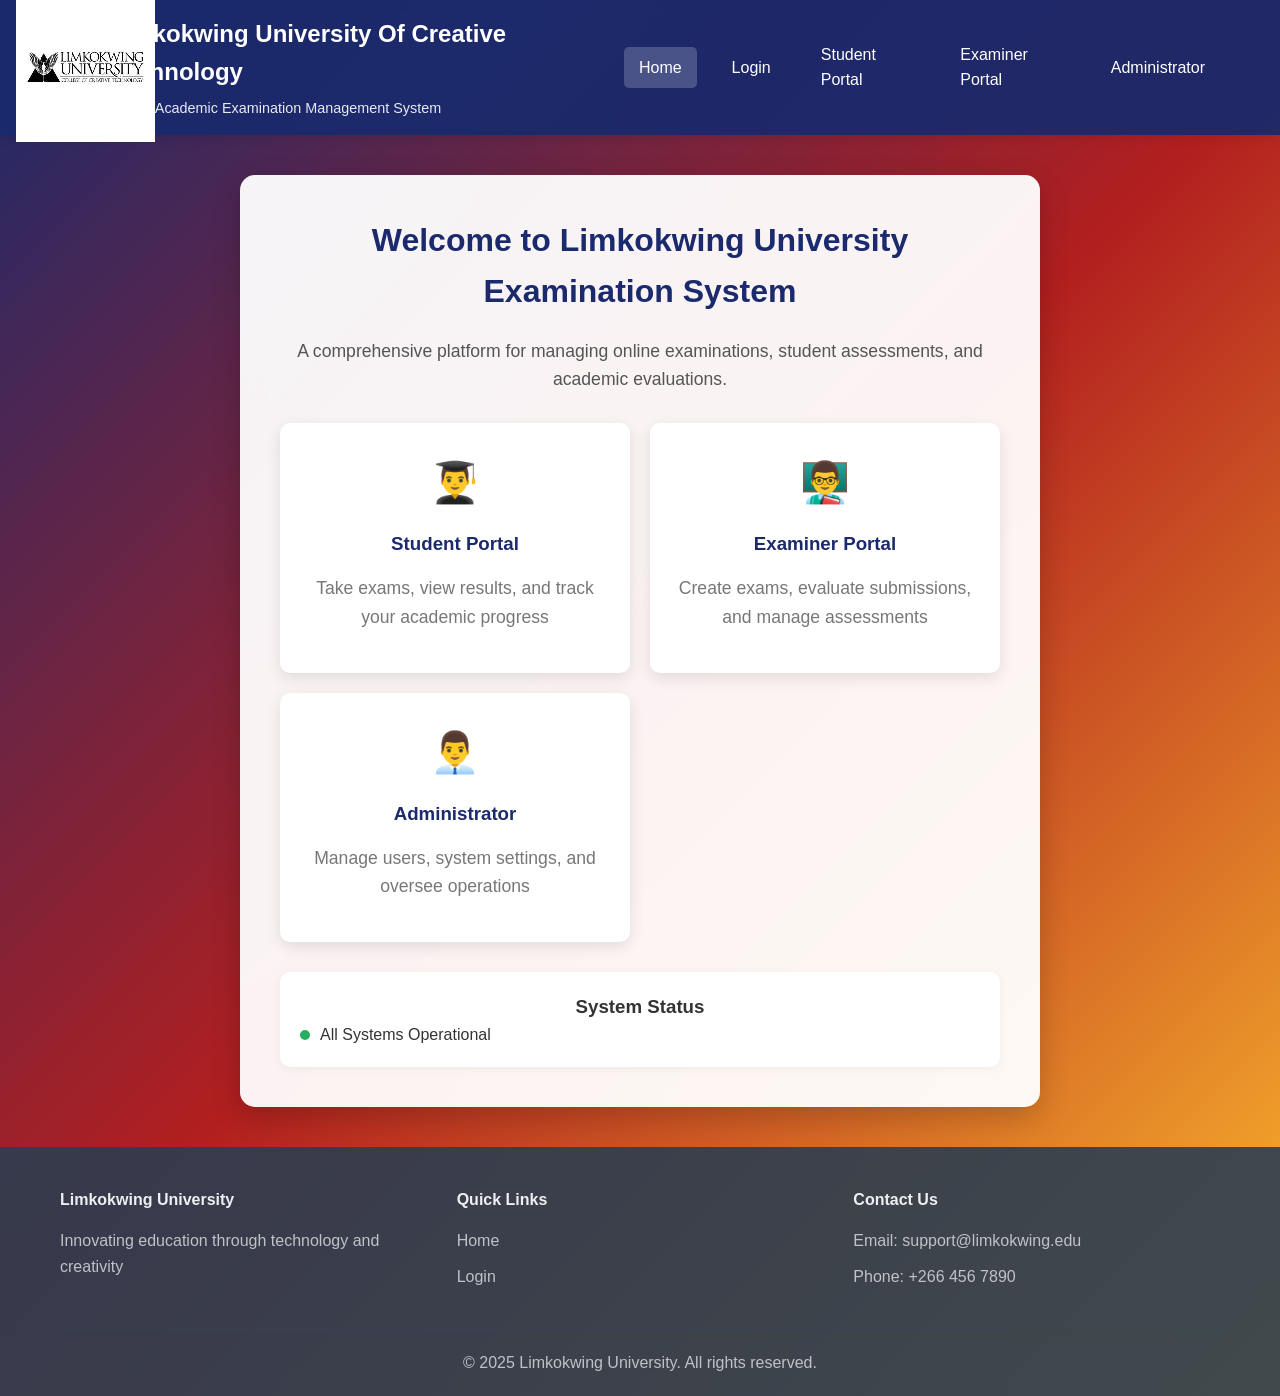
==== index.html @ 7dda8cad "Add files via upload" ====
<!DOCTYPE html>
<html lang="en">
<head>
    <meta charset="UTF-8">
    <meta name="viewport" content="width=device-width, initial-scale=1.0">
    <title>Home - Online Examination System</title>
    <link rel="stylesheet" href="style2.css">
</head>
<body>
    <!-- Navigation Bar -->
    <nav class="navbar">
        <div class="nav-container">
            <div class="logo">
                <img src="limkokwing.jpg" alt="Limkokwing University">
            </div>
            <div class="title">
                <h1>Limkokwing University Of Creative Technology</h1>
                <p>Online Academic Examination Management System</p>
            </div>
            <div class="nav-links">
                <a href="index.html" class="active">Home</a>
                <a href="login.html">Login</a>
                <a href="student-dashboard.html">Student Portal</a>
                <a href="examiner-dashboard.html">Examiner Portal</a>
                <a href="admin-dashboard.html">Administrator</a>
            </div>
            <div class="mobile-menu">
                <span></span>
                <span></span>
                <span></span>
            </div>
        </div>
    </nav>

    <!-- Main Content -->
    <section class="main-content">
        <div class="welcome-container">
            <h2>Welcome to Limkokwing University Examination System</h2>
            <p>A comprehensive platform for managing online examinations, student assessments, and academic evaluations.</p>
            
            <div class="portal-cards">
                <div class="portal-card">
                    <div class="portal-icon">👨‍🎓</div>
                    <h3>Student Portal</h3>
                    <p>Take exams, view results, and track your academic progress</p>
                    
                </div>
                <div class="portal-card">
                    <div class="portal-icon">👨‍🏫</div>
                    <h3>Examiner Portal</h3>
                    <p>Create exams, evaluate submissions, and manage assessments</p>
        
                </div>
                <div class="portal-card">
                    <div class="portal-icon">👨‍💼</div>
                    <h3>Administrator</h3>
                    <p>Manage users, system settings, and oversee operations</p>
                    
                </div>
            </div>

            <div class="system-status">
                <h3>System Status</h3>
                <div class="status-indicator online">
                    <span class="status-dot"></span>
                    All Systems Operational
                </div>
            </div>
        </div>
    </section>

    <!-- Footer -->
    <footer class="footer">
        <div class="container">
            <div class="footer-content">
                <div class="footer-section">
                    <h4>Limkokwing University</h4>
                    <p>Innovating education through technology and creativity</p>
                </div>
                <div class="footer-section">
                    <h4>Quick Links</h4>
                    <ul>
                        <li><a href="index1.html">Home</a></li>
                        <li><a href="login.html">Login</a></li>
                       
                    </ul>
                </div>
                <div class="footer-section">
                    <h4>Contact Us</h4>
                    <p>Email: support@limkokwing.edu</p>
                    <p>Phone: +266 456 7890</p>
                </div>
            </div>
            <div class="footer-bottom">
                <p>&copy; 2025 Limkokwing University. All rights reserved.</p>
            </div>
        </div>
    </footer>

    <script src="script.js"></script>
</body>
</html>
---- style2.css ----
/* Base Styles */
* {
    margin: 0;
    padding: 0;
    box-sizing: border-box;
    font-family: 'Segoe UI', Tahoma, Geneva, Verdana, sans-serif;
}

body {
    background: linear-gradient(135deg, #1a2a6c, #b21f1f, #fdbb2d);
    min-height: 100vh;
    color: #333;
    line-height: 1.6;
}

.container {
    max-width: 1200px;
    margin: 0 auto;
    padding: 0 20px;
}

/* Navigation Bar */
.navbar {
    background: rgba(26, 42, 108, 0.95);
    color: white;
    padding: 15px 0;
    box-shadow: 0 2px 10px rgba(0, 0, 0, 0.1);
    backdrop-filter: blur(10px);
    position: relative;
}

.nav-container {
    display: flex;
    justify-content: space-between;
    align-items: center;
    max-width: 1200px;
    margin: 0 auto;
    padding: 0 20px;
    position: relative;
}

.logo {
    width: 50px;
    height: 50px;
    background: white;
    display: flex;
    align-items: center;
    justify-content: center;
    color: #1a2a6c;
    font-weight: bold;
    border-radius: 5px;
    z-index: 1001;
}

.title h1 {
    font-size: 1.5rem;
    margin-bottom: 5px;
}

.title p {
    font-size: 0.9rem;
    opacity: 0.9;
}

.nav-links {
    display: flex;
    gap: 20px;
    align-items: center;
}

.nav-links a {
    color: white;
    text-decoration: none;
    padding: 8px 15px;
    border-radius: 5px;
    transition: background-color 0.3s;
    font-weight: 500;
}

.nav-links a:hover, .nav-links a.active {
    background-color: rgba(255, 255, 255, 0.2);
}

/* Mobile Menu Styles */
.mobile-menu {
    display: none;
    flex-direction: column;
    cursor: pointer;
    padding: 5px;
    z-index: 1001;
}

.mobile-menu span {
    width: 25px;
    height: 3px;
    background: white;
    margin: 3px 0;
    border-radius: 2px;
    transition: 0.3s;
}

/* Mobile Menu Active State */
.mobile-menu.active span:nth-child(1) {
    transform: rotate(-45deg) translate(-5px, 6px);
}

.mobile-menu.active span:nth-child(2) {
    opacity: 0;
}

.mobile-menu.active span:nth-child(3) {
    transform: rotate(45deg) translate(-5px, -6px);
}

/* Mobile Navigation Dropdown */
@media (max-width: 768px) {
    .nav-links {
        position: fixed;
        top: 0;
        right: -100%;
        width: 280px;
        height: 100vh;
        background: rgba(26, 42, 108, 0.98);
        backdrop-filter: blur(20px);
        flex-direction: column;
        justify-content: flex-start;
        align-items: flex-start;
        padding: 80px 30px 30px;
        gap: 0;
        transition: right 0.3s ease-in-out;
        z-index: 1000;
        box-shadow: -5px 0 15px rgba(0, 0, 0, 0.1);
    }

    .nav-links.active {
        right: 0;
    }

    .nav-links a {
        width: 100%;
        padding: 15px 20px;
        margin: 5px 0;
        border-radius: 8px;
        font-size: 1.1rem;
        border-left: 3px solid transparent;
        transition: all 0.3s ease;
    }

    .nav-links a:hover, 
    .nav-links a.active {
        background-color: rgba(255, 255, 255, 0.15);
        border-left-color: #fdbb2d;
        transform: translateX(5px);
    }

    .mobile-menu {
        display: flex;
    }

    .title {
        flex: 1;
        text-align: center;
        margin: 0 15px;
    }

    .title h1 {
        font-size: 1.2rem;
        margin-bottom: 3px;
    }

    .title p {
        font-size: 0.8rem;
    }

    /* Overlay when menu is open */
    .nav-overlay {
        position: fixed;
        top: 0;
        left: 0;
        width: 100%;
        height: 100%;
        background: rgba(0, 0, 0, 0.5);
        z-index: 999;
        display: none;
    }

    .nav-overlay.active {
        display: block;
    }
}

/* Extra Small Screens */
@media (max-width: 480px) {
    .nav-container {
        padding: 0 15px;
    }

    .nav-links {
        width: 100%;
        right: -100%;
    }

    .nav-links.active {
        right: 0;
    }

    .title h1 {
        font-size: 1rem;
    }

    .title p {
        font-size: 0.7rem;
    }

    .logo {
        width: 40px;
        height: 40px;
        font-size: 0.9rem;
    }
}

/* Main Content */
.main-content {
    display: flex;
    justify-content: center;
    align-items: center;
    min-height: 80vh;
    padding: 40px 20px;
}

.welcome-container {
    background: rgba(255, 255, 255, 0.95);
    padding: 40px;
    border-radius: 15px;
    box-shadow: 0 10px 30px rgba(0, 0, 0, 0.2);
    width: 100%;
    max-width: 800px;
    backdrop-filter: blur(10px);
    text-align: center;
}

.welcome-container h2 {
    color: #1a2a6c;
    margin-bottom: 20px;
    font-size: 2rem;
}

.welcome-container p {
    color: #555;
    margin-bottom: 30px;
    font-size: 1.1rem;
}

.portal-cards {
    display: grid;
    grid-template-columns: repeat(auto-fit, minmax(250px, 1fr));
    gap: 20px;
    margin-top: 30px;
}

.portal-card {
    background: white;
    padding: 25px;
    border-radius: 10px;
    box-shadow: 0 5px 15px rgba(0, 0, 0, 0.1);
    text-align: center;
    transition: transform 0.3s;
    cursor: pointer;
    border: 2px solid transparent;
}

.portal-card:hover {
    transform: translateY(-5px);
    border-color: #1a2a6c;
}

.portal-card h3 {
    color: #1a2a6c;
    margin-bottom: 15px;
}

.portal-card p {
    color: #777;
    margin-bottom: 15px;
}

.portal-icon {
    font-size: 40px;
    margin-bottom: 15px;
}

/* Login Section */
.login-container {
    display: flex;
    justify-content: center;
    align-items: center;
    min-height: 80vh;
    padding: 40px 20px;
}

.login-form {
    background: rgba(255, 255, 255, 0.95);
    padding: 40px;
    border-radius: 15px;
    box-shadow: 0 10px 30px rgba(0, 0, 0, 0.2);
    width: 100%;
    max-width: 450px;
    backdrop-filter: blur(10px);
}

.login-form h2 {
    text-align: center;
    color: #1a2a6c;
    margin-bottom: 30px;
    font-size: 1.8rem;
}

.form-group {
    margin-bottom: 20px;
}

.form-group label {
    display: block;
    margin-bottom: 8px;
    font-weight: 500;
    color: #555;
}

.form-group input,
.form-group select {
    width: 100%;
    padding: 12px 15px;
    border: 2px solid #e0e0e0;
    border-radius: 8px;
    font-size: 1rem;
    transition: border-color 0.3s;
}

.form-group input:focus,
.form-group select:focus {
    outline: none;
    border-color: #1a2a6c;
}

.btn {
    padding: 12px 20px;
    border: none;
    border-radius: 8px;
    cursor: pointer;
    font-weight: 600;
    transition: all 0.3s;
    font-size: 1rem;
    text-decoration: none;
    display: inline-block;
    text-align: center;
}

.btn-primary {
    background: linear-gradient(135deg, #1a2a6c, #b21f1f);
    color: white;
}

.btn-primary:hover {
    opacity: 0.9;
    transform: translateY(-2px);
}

.btn-secondary {
    background: #6c757d;
    color: white;
}

.btn-secondary:hover {
    background: #5a6268;
}

.toggle-link {
    color: #1a2a6c;
    cursor: pointer;
    text-decoration: underline;
    display: inline-block;
    margin-top: 15px;
    text-align: center;
    width: 100%;
}

.toggle-link:hover {
    color: #b21f1f;
}

/* Dashboard Styles */
.dashboard {
    padding: 30px 0;
}

.dashboard-header {
    background: white;
    padding: 20px;
    border-radius: 10px;
    box-shadow: 0 2px 10px rgba(0, 0, 0, 0.05);
    margin-bottom: 30px;
    display: flex;
    justify-content: space-between;
    align-items: center;
}

.dashboard-header h2 {
    color: #1a2a6c;
    margin-bottom: 10px;
}

.dashboard-cards {
    display: grid;
    grid-template-columns: repeat(auto-fit, minmax(250px, 1fr));
    gap: 20px;
    margin-bottom: 30px;
}

.dashboard-card {
    background: white;
    padding: 25px;
    border-radius: 10px;
    box-shadow: 0 2px 10px rgba(0, 0, 0, 0.05);
    text-align: center;
    transition: transform 0.3s;
}

.dashboard-card:hover {
    transform: translateY(-5px);
}

.dashboard-card h3 {
    color: #555;
    font-size: 1rem;
    margin-bottom: 15px;
}

.dashboard-card .number {
    font-size: 2.5rem;
    font-weight: bold;
    color: #1a2a6c;
    margin-bottom: 10px;
}

.dashboard-card p {
    color: #777;
    font-size: 0.9rem;
}

/* Table Styles */
.table-container {
    background: white;
    border-radius: 10px;
    box-shadow: 0 2px 10px rgba(0, 0, 0, 0.05);
    margin-bottom: 30px;
    overflow: hidden;
}

.table-container h3 {
    padding: 20px;
    color: #1a2a6c;
    border-bottom: 1px solid #eee;
}

table {
    width: 100%;
    border-collapse: collapse;
}

th, td {
    padding: 15px 20px;
    text-align: left;
    border-bottom: 1px solid #eee;
}

th {
    background-color: #f8f9fa;
    font-weight: 600;
    color: #555;
}

tr:hover {
    background-color: #f8f9fa;
}

/* Modal Styles */
.modal {
    display: none;
    position: fixed;
    top: 0;
    left: 0;
    width: 100%;
    height: 100%;
    background: rgba(0, 0, 0, 0.5);
    z-index: 1000;
    justify-content: center;
    align-items: center;
}

.modal-content {
    background: white;
    width: 90%;
    max-width: 600px;
    border-radius: 15px;
    box-shadow: 0 10px 30px rgba(0, 0, 0, 0.3);
    overflow: hidden;
}

.modal-header {
    padding: 20px;
    border-bottom: 1px solid #eee;
    display: flex;
    justify-content: space-between;
    align-items: center;
    background: linear-gradient(135deg, #1a2a6c, #b21f1f);
    color: white;
}

.modal-header h3 {
    margin: 0;
}

.close-modal {
    background: none;
    border: none;
    font-size: 1.5rem;
    cursor: pointer;
    color: white;
}

.modal-body {
    padding: 20px;
}

.form-actions {
    display: flex;
    justify-content: flex-end;
    gap: 10px;
    margin-top: 20px;
    padding-top: 20px;
    border-top: 1px solid #eee;
}

/* Alert Styles */
.alert {
    padding: 12px 15px;
    border-radius: 8px;
    margin-bottom: 20px;
    text-align: center;
}

.alert-success {
    background: #d4edda;
    color: #155724;
    border: 1px solid #c3e6cb;
}

.alert-error {
    background: #f8d7da;
    color: #721c24;
    border: 1px solid #f5c6cb;
}

/* User Type Selection */
.user-type-selector {
    display: grid;
    grid-template-columns: repeat(3, 1fr);
    gap: 10px;
    margin-bottom: 20px;
}

.user-type-card {
    background: #f8f9fa;
    padding: 15px;
    border-radius: 8px;
    border: 2px solid #e0e0e0;
    cursor: pointer;
    transition: all 0.3s;
    text-align: center;
}

.user-type-card:hover {
    border-color: #1a2a6c;
    background: #f0f4ff;
}

.user-type-card.selected {
    border-color: #1a2a6c;
    background: #1a2a6c;
    color: white;
}

.user-icon {
    font-size: 24px;
    margin-bottom: 8px;
}

/* Status Badges */
.status-badge {
    padding: 4px 8px;
    border-radius: 4px;
    font-size: 0.8rem;
    font-weight: 500;
}

.status-active {
    background: #d4edda;
    color: #155724;
}

.status-inactive {
    background: #f8d7da;
    color: #721c24;
}

/* Role Badges */
.role-badge {
    padding: 4px 8px;
    border-radius: 4px;
    font-size: 0.8rem;
    font-weight: 500;
}

.role-student {
    background: #d1ecf1;
    color: #0c5460;
}

.role-examiner {
    background: #e2e3e5;
    color: #383d41;
}

.role-admin {
    background: #d4edda;
    color: #155724;
}

/* Search and Filter */
.search-filter {
    display: flex;
    gap: 15px;
    margin-bottom: 20px;
    padding: 0 20px;
}

.search-box {
    flex: 1;
}

.filter-select {
    width: 200px;
}

/* System Status */
.system-status {
    margin-top: 30px;
    padding: 20px;
    background: white;
    border-radius: 10px;
    box-shadow: 0 2px 10px rgba(0, 0, 0, 0.05);
}

.status-indicator {
    display: flex;
    align-items: center;
    gap: 10px;
    font-weight: 500;
}

.status-dot {
    width: 10px;
    height: 10px;
    border-radius: 50%;
    background: #27ae60;
}

.status-indicator.online .status-dot {
    background: #27ae60;
}

/* Footer Styles */
.footer {
    background: rgba(44, 62, 80, 0.9);
    color: white;
    padding: 40px 0 20px;
    backdrop-filter: blur(10px);
}

.footer-content {
    display: grid;
    grid-template-columns: repeat(auto-fit, minmax(250px, 1fr));
    gap: 30px;
    margin-bottom: 30px;
}

.footer-section h4 {
    margin-bottom: 15px;
    color: #ecf0f1;
}

.footer-section p, .footer-section li {
    color: #bdc3c7;
    margin-bottom: 10px;
}

.footer-section ul {
    list-style: none;
}

.footer-section a {
    color: #bdc3c7;
    text-decoration: none;
    transition: color 0.3s;
}

.footer-section a:hover {
    color: white;
}

.footer-bottom {
    text-align: center;
    padding-top: 20px;
    border-top: 1px solid rgba(52, 73, 94, 0.5);
    color: #bdc3c7;
}

/* Additional Responsive Styles */
@media (max-width: 768px) {
    .portal-cards {
        grid-template-columns: 1fr;
    }

    .user-type-selector {
        grid-template-columns: 1fr;
    }

    .footer-content {
        grid-template-columns: 1fr;
    }

    .search-filter {
        flex-direction: column;
    }

    .filter-select {
        width: 100%;
    }

    .dashboard-header {
        flex-direction: column;
        gap: 15px;
        align-items: flex-start;
    }

    .login-form {
        padding: 20px;
    }
}
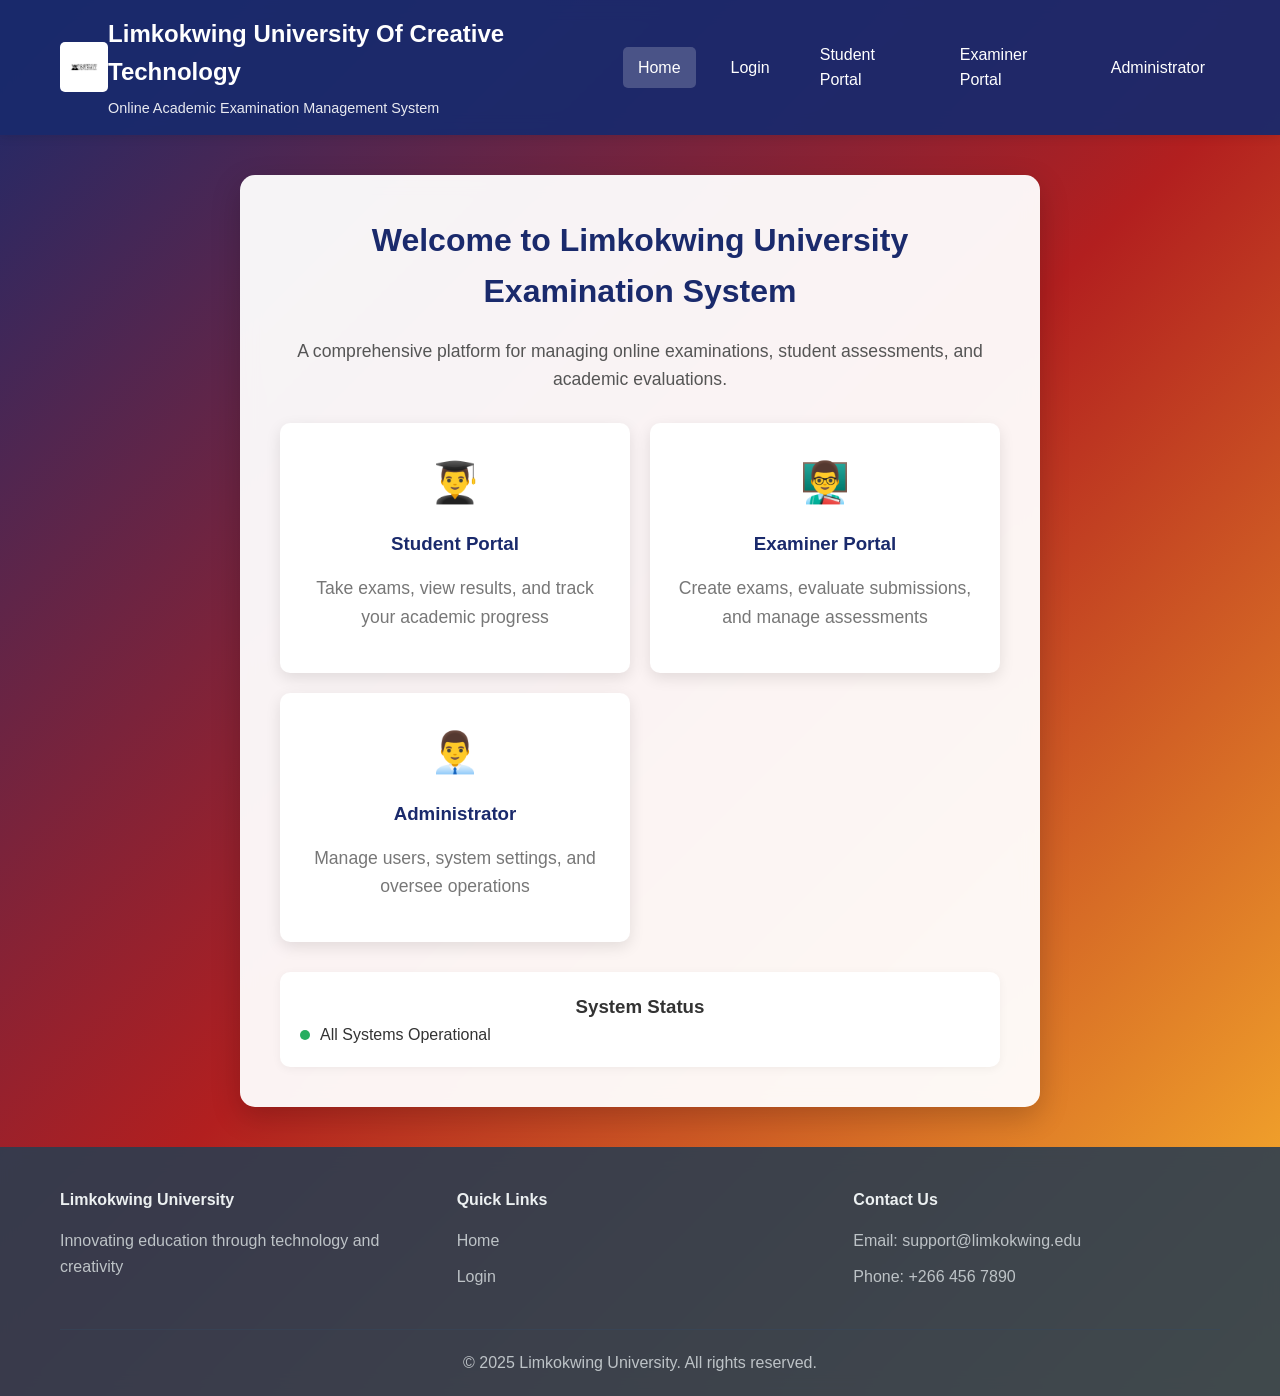
==== commit b3560b00: "Update index.html" ====
--- a/index.html
+++ b/index.html
@@ -11,7 +11,7 @@
     <nav class="navbar">
         <div class="nav-container">
             <div class="logo">
-                <img src="limkokwing.jpg" alt="Limkokwing University">
+                <img src="limkokwing.jpg" alt="Limkokwing University"height=30px, width=30px>
             </div>
             <div class="title">
                 <h1>Limkokwing University Of Creative Technology</h1>
@@ -99,4 +99,5 @@
 
     <script src="script.js"></script>
 </body>
-</html>+
+</html>
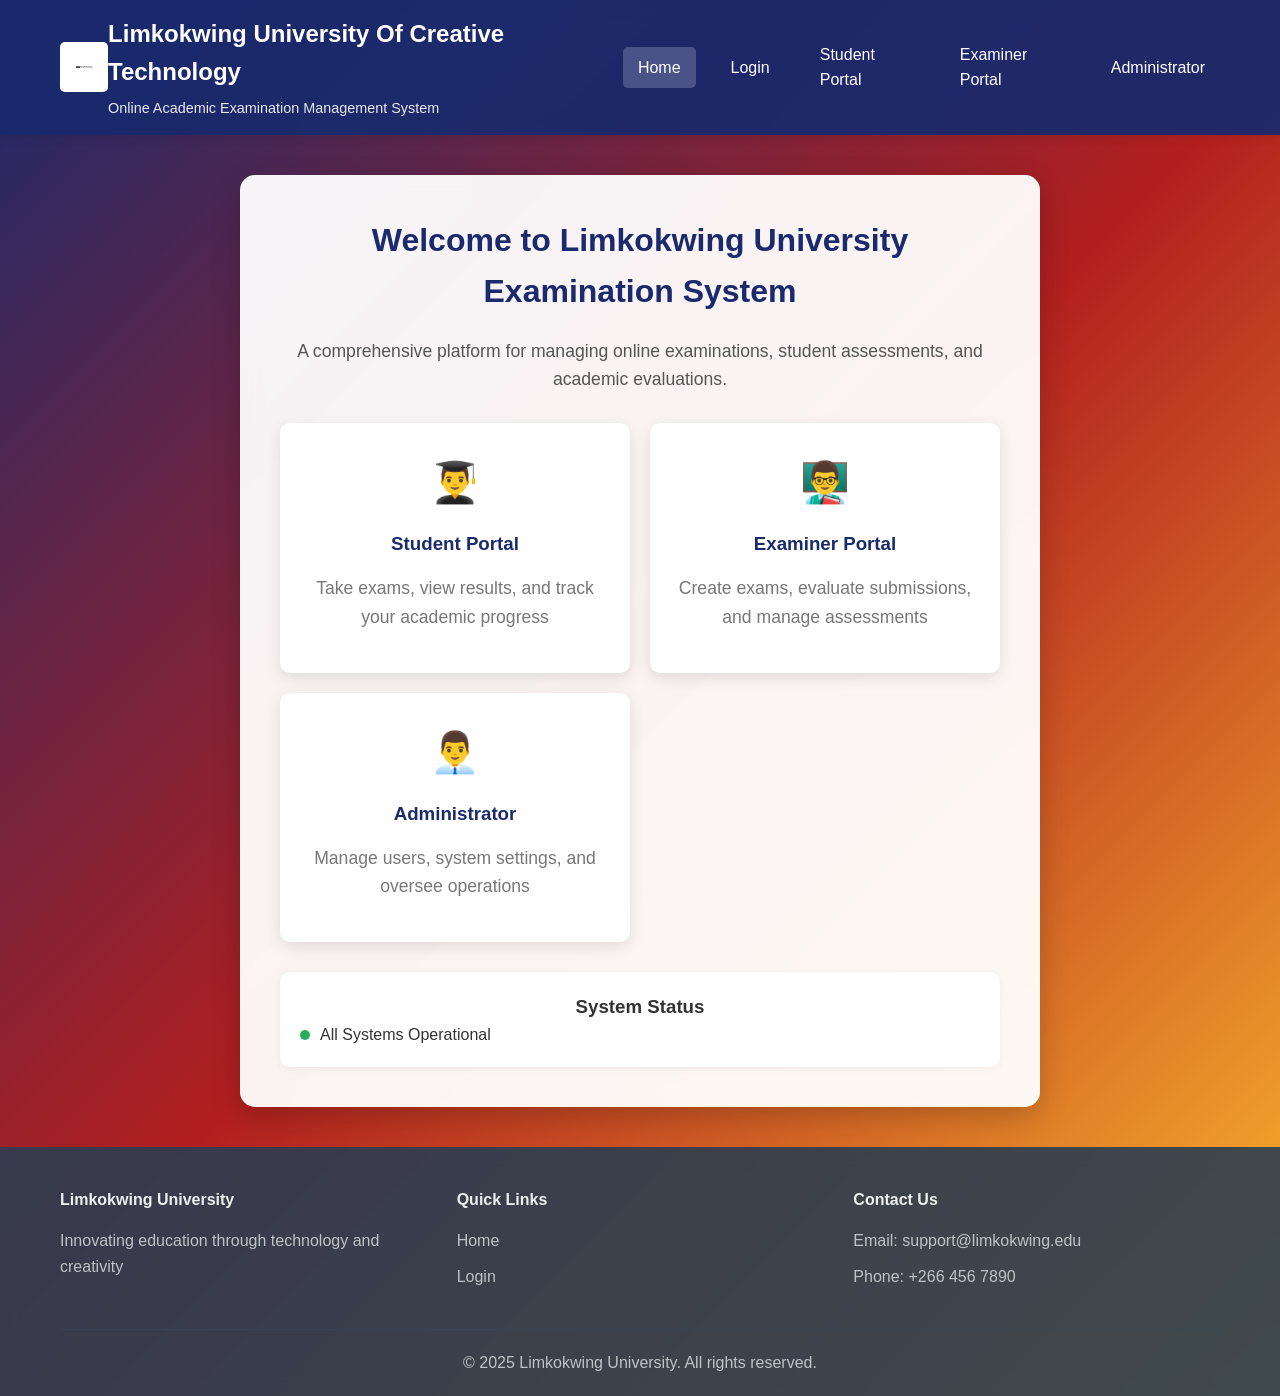
==== commit 53edb422: "Update index.html" ====
--- a/index.html
+++ b/index.html
@@ -11,7 +11,7 @@
     <nav class="navbar">
         <div class="nav-container">
             <div class="logo">
-                <img src="limkokwing.jpg" alt="Limkokwing University"height=30px, width=30px>
+                <img src="limkokwing.jpg" alt="Limkokwing University"height=10px, width=20px>
             </div>
             <div class="title">
                 <h1>Limkokwing University Of Creative Technology</h1>
@@ -101,3 +101,4 @@
 </body>
 
 </html>
+
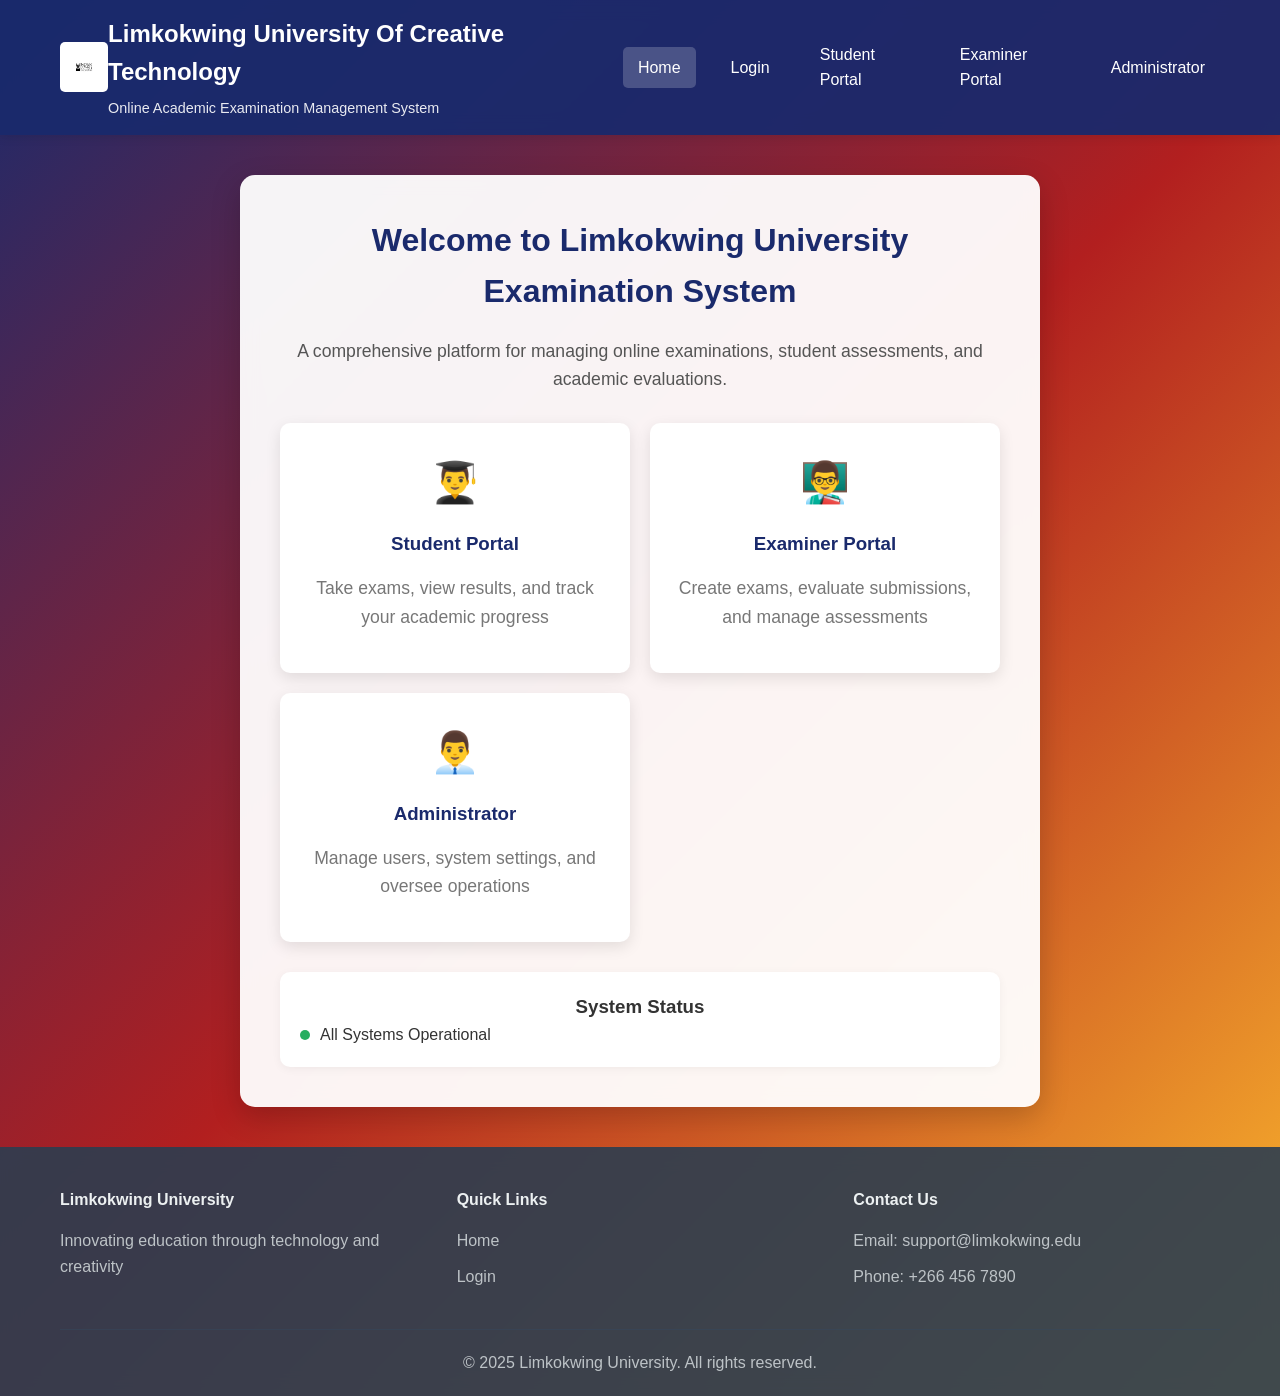
==== commit a8c03797: "Update index.html" ====
--- a/index.html
+++ b/index.html
@@ -11,7 +11,7 @@
     <nav class="navbar">
         <div class="nav-container">
             <div class="logo">
-                <img src="limkokwing.jpg" alt="Limkokwing University"height=10px, width=20px>
+                <img src="limkokwing.jpg" height=40px, width=20px alt="Limkokwing University">
             </div>
             <div class="title">
                 <h1>Limkokwing University Of Creative Technology</h1>
@@ -102,3 +102,5 @@
 
 </html>
 
+
+
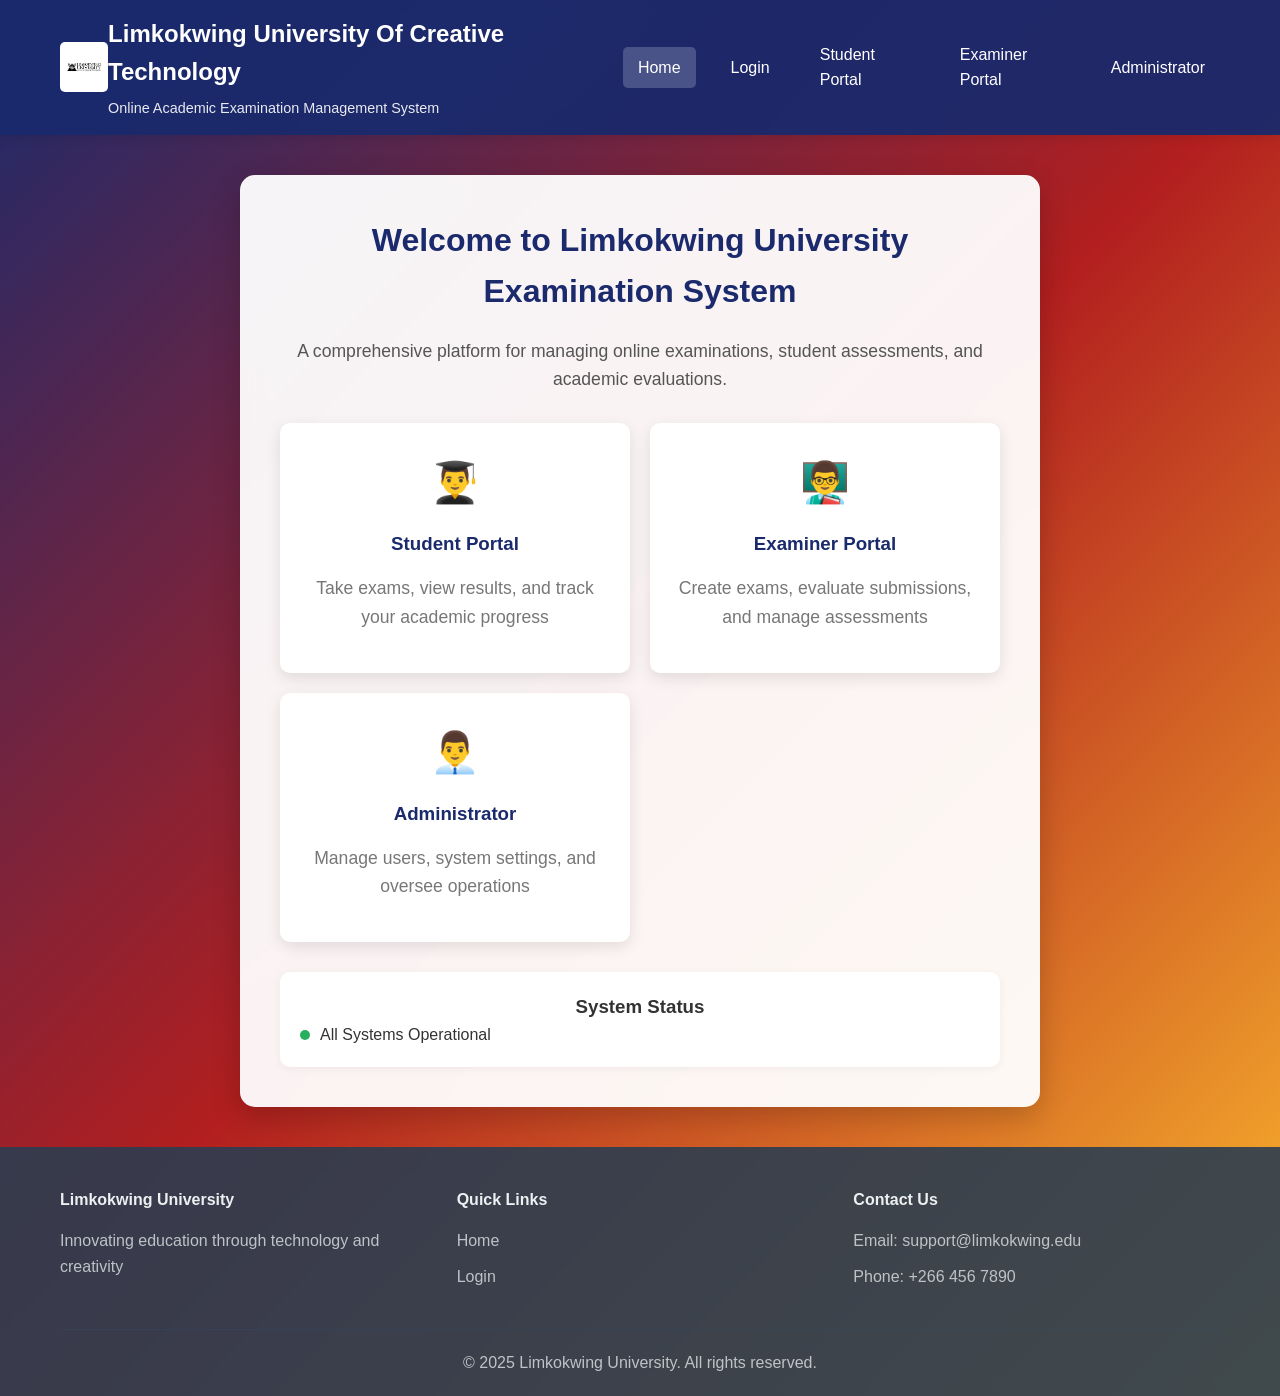
==== commit 1cb88cb8: "Update index.html" ====
--- a/index.html
+++ b/index.html
@@ -11,7 +11,7 @@
     <nav class="navbar">
         <div class="nav-container">
             <div class="logo">
-                <img src="limkokwing.jpg" height=40px, width=20px alt="Limkokwing University">
+                <img src="limkokwing.jpg" height=40px, width=40px alt="Limkokwing University">
             </div>
             <div class="title">
                 <h1>Limkokwing University Of Creative Technology</h1>
@@ -104,3 +104,4 @@
 
 
 
+
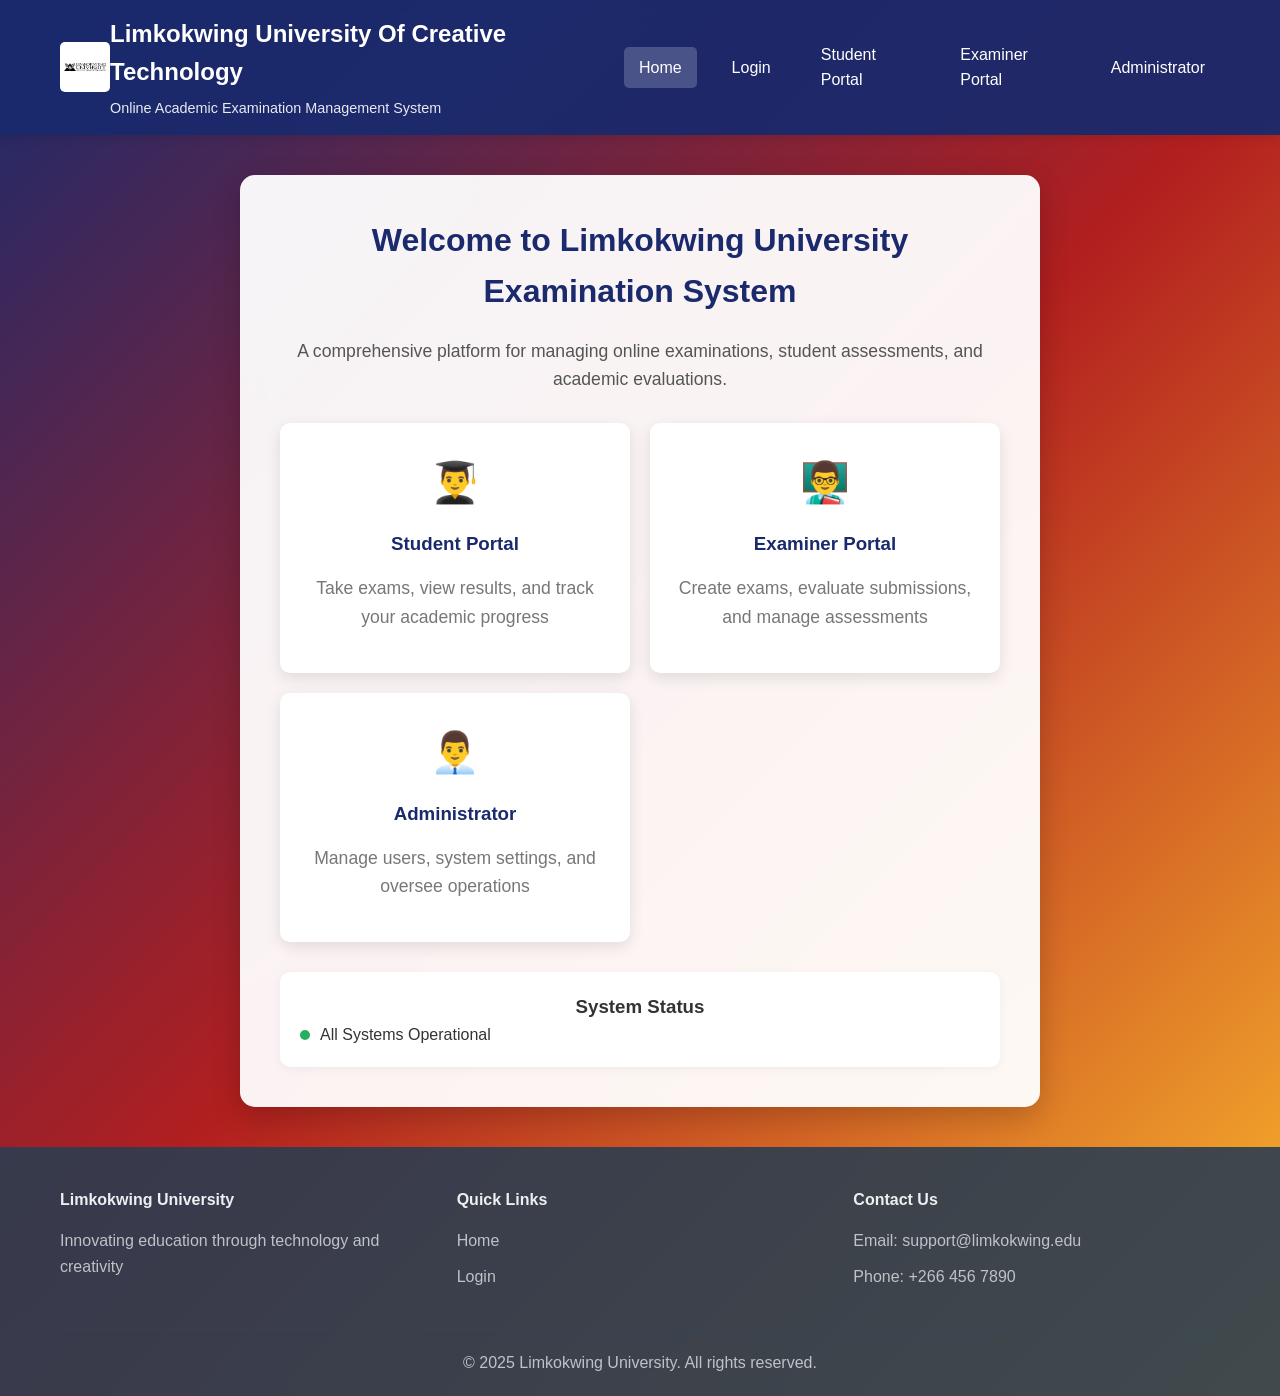
==== commit 9ef47752: "Update index.html" ====
--- a/index.html
+++ b/index.html
@@ -11,7 +11,7 @@
     <nav class="navbar">
         <div class="nav-container">
             <div class="logo">
-                <img src="limkokwing.jpg" height=40px, width=40px alt="Limkokwing University">
+                <img src="limkokwing.jpg" height=40px, width=50px alt="Limkokwing University">
             </div>
             <div class="title">
                 <h1>Limkokwing University Of Creative Technology</h1>
@@ -105,3 +105,4 @@
 
 
 
+
